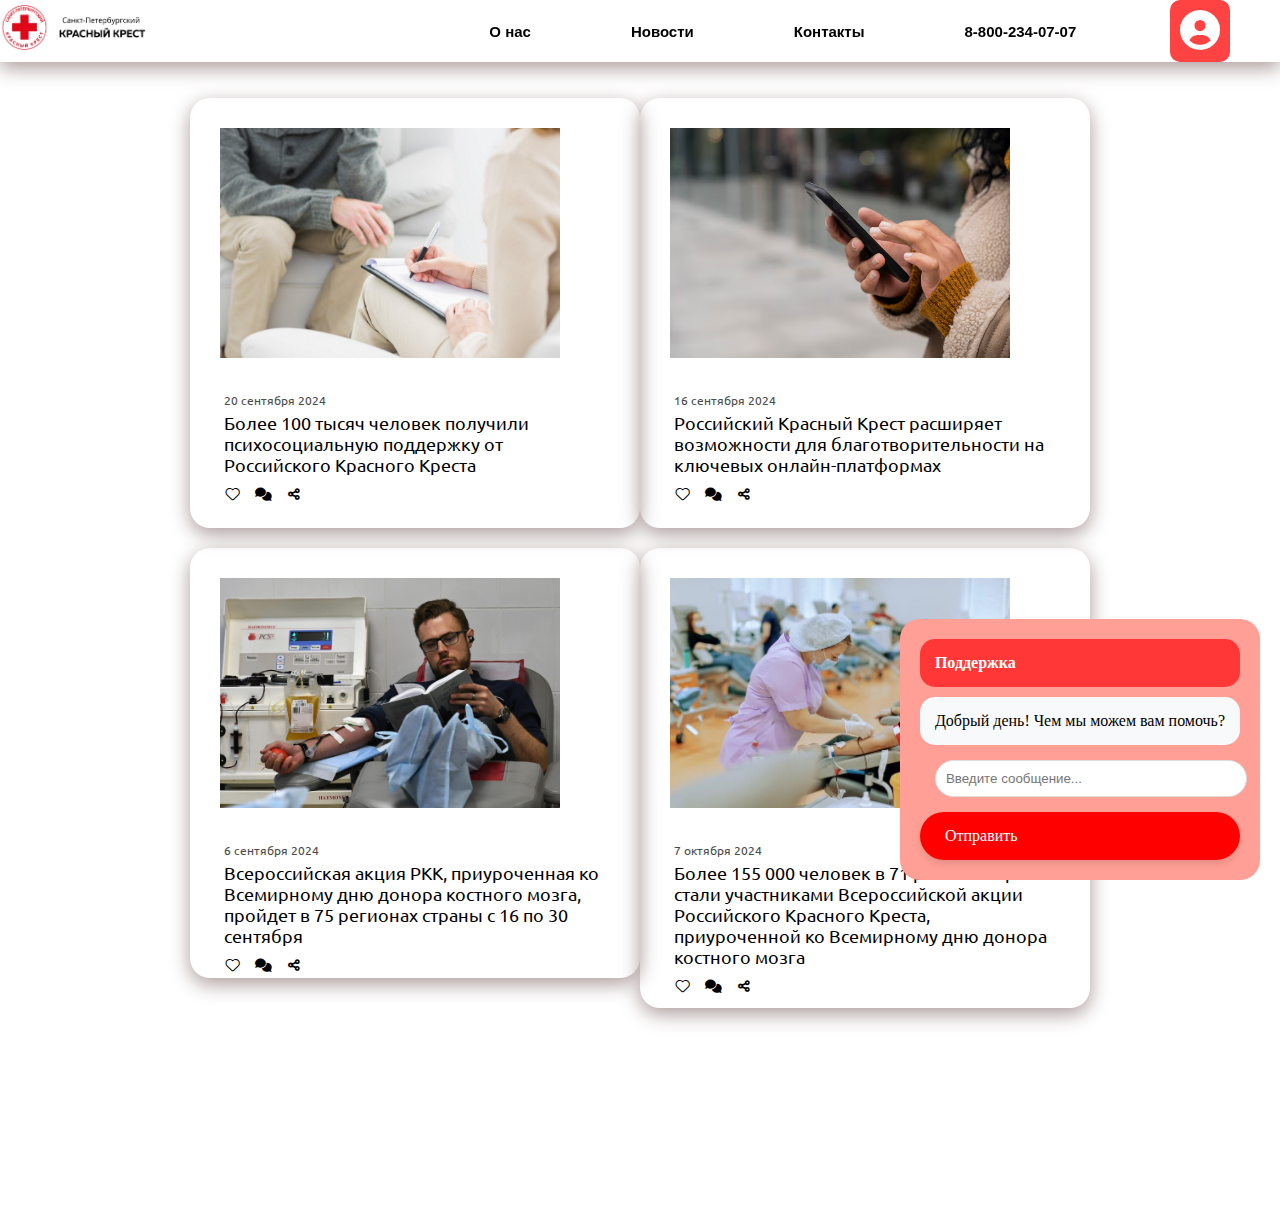
==== news.html @ c4069d82 "Add files via upload" ====
<!DOCTYPE html>
<html lang="en">
  <head>
    <meta charset="UTF-8">
    <meta name="viewport" content="width=device-width, initial-scale=1.0">
    <meta http-equiv="X-UA-Compatible" content="ie=edge">
    <link rel="preconnect" href="https://fonts.googleapis.com">
    <link rel="preconnect" href="https://fonts.gstatic.com" crossorigin>
    <link href="https://fonts.googleapis.com/css2?family=Ubuntu:ital,wght@0,300;0,400;0,500;0,700;1,300;1,400;1,500;1,700&display=swap" rel="stylesheet">
    <title>Санкт‑Петербургский Красный Крест</title>
    <link rel="icon" type="image/x-icon" href="icon.png">
    <link rel="stylesheet" href="css/index.css">
    <link rel="stylesheet" href="css/font.css">
    <link rel="stylesheet" href="https://cdnjs.cloudflare.com/ajax/libs/font-awesome/6.0.0/css/all.min.css">
    <style>
      .btn_like{
        border: none;
        background: none;
        color: black;
        -webkit-text-fill-color: white; /* Will override color (regardless of order) */
        -webkit-text-stroke-width: 1px;
        -webkit-text-stroke-color: black;
      }
      .btn_comment{
        border: none;
        background: none;
      }
      .btn_repost{
        border: none;
        background: none;
      }
  
        .form-group {
            margin-bottom: 1.5rem;
        }
        .success-message {
            background-color: #4CAF50;
            color: white;
            padding: 1rem;
            border-radius: 5px;
            margin-top: 1rem;
            display: none;
        }

        .error-message {
            background-color: #ff4444;
            color: white;
            padding: 1rem;
            border-radius: 5px;
            margin-top: 1rem;
            display: none;
        }
        .success-message {
            background-color: #4CAF50;
            color: white;
            padding: 1rem;
            border-radius: 5px;
            margin-top: 1rem;
            display: none;
        }

        .error-message {
            background-color: #ff4444;
            color: white;
            padding: 1rem;
            border-radius: 5px;
            margin-top: 1rem;
            display: none;
        }
        .btn{
          background-color: #ff3333;
            color: white;
            padding: 1rem 2rem;
            border: none;
            border-radius: 5px;
            cursor: pointer;
            font-size: 1rem;
            transition: all 0.3s ease;
            display: block;
            width: 100%;
        }
        .btn:hover {
            background-color: #ff1a1a;
            transform: translateY(-2px);
        }
        .input, .textarea {
            width: 100%;
            padding: 0.8rem;
            border: 2px solid #ff4d4d;
            border-radius: 5px;
            background-color: #ffffff;
            color: #000000;
            font-size: 1rem;
            transition: all 0.3s ease;
        }

        .input:focus, .textarea:focus {
            outline: none;
            border-color: #ff1a1a;
            box-shadow: 0 0 10px rgba(255, 26, 26, 0.3);
        }
        .activate{
          -webkit-text-fill-color:red !important;
        }
    </style>
  </head>
  <body>
    
    <div id = "comm" class="comment-container">
      <h2 style="color: #ff6666;margin-bottom: 1.5rem;text-align: center;" >Оставить комментарий</h2>
      <form id="commentForm">
          <div class="form-group">
              <input class="input" type="text" id="name" placeholder="Ваше имя">
          </div>
          <div class="form-group">
              <textarea class="textarea" id="comment" rows="5" placeholder="Ваш комментарий"></textarea>
          </div>
          <button class="btn" type="submit">Отправить</button>
      </form>
      <div class="success-message" id="successMessage">
          Комментарий успешно отправлен!
      </div>
      <div class="error-message" id="errorMessage">
          Пожалуйста, заполните все поля!
      </div>
  </div>

    <div class="chat-container">
      <div class="chat-window" id="chatWindow">
        <div class="chat-header">Поддержка</div>
        <div class="chat-messages" id="chatMessages">
            <div class="welcome-message">
                Добрый день! Чем мы можем вам помочь?
            </div>
        </div>
        <div class="chat-input">
            <input type="text" placeholder="Введите сообщение..." id="messageInput" onkeypress="handleKeyPress(event)">
        </div>
    </div>
      <div class="chat-button">Отправить</div>
      
  </div>
  <div class="top_header">
    <div style="display: flex; align-items: center;">
     <a href="index.html" style="max-width: fit-content;"><img height="69px" width="221px" src="logo.png"></a>
     <div class="top-menu">
      <div class="menu-item"><a href="about_us.html"><b>О нас</b></a></div>
      <div class="menu-item"><a href="news.html"><b>Новости</b></a></div>
      <div class="menu-item"><a href="contacts.html"><b>Контакты</b></a></div>
      <div class="menu-item"><b>8-800-234-07-07</b></div>
     </div>
    </div>
    <a href="login.html" class="profile" style="margin-right: 50px;"><div class="button"><i style="font-size: 40px;" class="fa-solid fa-circle-user"></i></div></a>
  </div> 
      <div class="container">
        <div class="col-1">
            <div style="margin-top: 80px; margin-bottom: 40px;">
                <div style="max-height: fit-content; display: flex; flex-direction: row; justify-content: center;">
                  <div class="window predl news_card" style="background: none;!important">
                    <div style="margin: 10px;" class="ubuntu-regular">
                     <div class="img-fr"><img class="news_img" src="img/img6.jpg"></div>
                     <div style="margin: 4px; font-size: 12px; color: rgb(75, 75, 75);">20 сентября 2024</div>
                     <div style="margin: 4px;font-size:17.6px;">Более 100 тысяч человек получили психосоциальную поддержку от Российского Красного Креста</div>
                     </div>
                     <div style="padding-left: 10px;">
                      <button id="btn_like_0" class="btn_like"><i class="fa-solid fa-heart"></i></button>
                      <button id="btn_comm_0" class="btn_comment"><i class="fa-solid fa-comments"></i></button>
                      <button id="btn_repost_0" class="btn_repost"><i class="fa-solid fa-share-nodes"></i></button>
                     </div>
                     
                  </div>
                  <div class="window predl news_card" style="background: none;!important">
                    <div style="margin: 10px;" class="ubuntu-regular">
                     <div class="img-fr"><img class="news_img" src="img/img7.avif"></div>
                     <div style="margin: 4px; font-size: 12px; color: rgb(75, 75, 75);">16 сентября 2024</div>
                     <div style="margin: 4px;font-size:17.6px;">Российский Красный Крест расширяет возможности для благотворительности на ключевых онлайн-платформах</div>
                    </div>
                    <div style="padding-left: 10px;">
                      <button id="btn_like_1" class="btn_like"><i class="fa-solid fa-heart"></i></button>
                      <button id="btn_comm_1" class="btn_comment"><i class="fa-solid fa-comments"></i></button>
                      <button id="btn_repost_1" class="btn_repost"><i class="fa-solid fa-share-nodes"></i></button>
                     </div>
                     
                  </div>
                </div>
                <div style="max-height: fit-content; display: flex; flex-direction: row; justify-content: center;">
                  <div class="window predl news_card" style="background: none;!important">
                      <div style="margin: 10px;" class="ubuntu-regular">
                        <div class="img-fr"><img class="news_img" src="img/img8.jpg"></div>
                        <div style="margin: 4px; font-size: 12px; color: rgb(75, 75, 75);">6 сентября 2024</div>
                        <div style="margin: 4px;font-size:17.6px;">Всероссийская акция РКК, приуроченная ко Всемирному дню донора костного мозга, пройдет в 75 регионах страны с 16 по 30 сентября</div>
                       </div>
                       <div style="padding-left: 10px;">
                        <button id="btn_like_2" class="btn_like"><i class="fa-solid fa-heart"></i></button>
                        <button id="btn_comm_2" class="btn_comment"><i class="fa-solid fa-comments"></i></button>
                        <button id="btn_repost_2" class="btn_repost"><i class="fa-solid fa-share-nodes"></i></button>
                       </div>
                       
                  </div>
                  <div class="window predl news_card" style="background: none; height: 420px;">
                       <div style="margin: 10px;" class="ubuntu-regular">
                         <div class="img-fr"><img class="news_img" src="img/img9.jpg"></div>
                         <div style="margin: 4px; font-size: 12px; color: rgb(75, 75, 75);">7 октября 2024</div>
                         <div style="margin: 4px;font-size:17.6px;">Более 155 000 человек в 71 регионе страны стали участниками Всероссийской акции Российского Красного Креста, приуроченной ко Всемирному дню донора костного мозга</div>
                       </div>
                       <div style="padding-left: 10px;">
                        <button id="btn_like_3" class="btn_like"><i class="fa-solid fa-heart"></i></button>
                        <button id="btn_comm_3" class="btn_comment"><i class="fa-solid fa-comments"></i></button>
                        <button id="btn_repost_3" class="btn_repost"><i class="fa-solid fa-share-nodes"></i></button>
                       </div>
                       
                  </div> 
                </div>
         </div>
        </div>
    <script src="js/index.js"></script>
    <script>
      for(let i = 0;i<4; i++){
        
          if(localStorage.getItem('like_'+i)=='1'){
            document.getElementById("btn_like_"+i).className="btn_like activate";
          }else{
            document.getElementById("btn_like_"+i).className="btn_like";
          }
       }
      function comms(){
       comm = document.getElementById("comm");
       comm.style.scale=1;
     }
      for(let i = 0;i<4; i++){
       btn_comm = document.getElementById('btn_comm_'+i);
         btn_comm.onclick = comms;
       }
       for(let i = 0;i<4; i++){
        document.getElementById("btn_like_"+i).addEventListener("click", function() {
          if(this.className=="btn_like activate"){
            this.className="btn_like";
            localStorage.setItem('like_'+i,0);
          }else{
            this.className="btn_like activate";
            localStorage.setItem('like_'+i,1);
          }
        });
       }
       for(let i = 0;i<4; i++){
        document.getElementById("btn_repost_"+i).addEventListener("click", function() {
          navigator.clipboard.writeText('http://example.com');
          alert("Ссылка скопирована!");
        });
       }

   </script>
   <script>
    // Обработчик нажатия Enter
    function handleKeyPress(event) {
        if (event.key === 'Enter') {
            sendMessage();
        }
    }

    // Функция отправки сообщения
    function sendMessage() {
        const input = document.getElementById('messageInput');
        const message = input.value.trim();
        
        if (message) {
            addMessage(message, 'user');
            input.value = '';
            
            // Запускаем таймер для ответа бота
            setTimeout(() => {
                addMessage('Скоро ответим...', 'bot');
            }, 2000);
        }
    }

    // Функция добавления сообщения в чат
    function addMessage(text, sender) {
        const messagesContainer = document.getElementById('chatMessages');
        
        const messageDiv = document.createElement('div');
        messageDiv.className = `chat-message ${sender}-message message-animation`;
        messageDiv.textContent = text;
        
        messagesContainer.appendChild(messageDiv);
        
        // Прокрутка к последнему сообщению
        messagesContainer.scrollTop = messagesContainer.scrollHeight;
    }

    // Назначаем обработчики событий
    document.addEventListener('DOMContentLoaded', () => {
        document.querySelector('.chat-button').addEventListener('click', sendMessage);
    });
</script>
<style>
  /* Добавляем стили для сообщений */
  .chat-message {
      margin: 8px;
      padding: 12px;
      border-radius: 15px;
      max-width: 70%;
      word-wrap: break-word;
  }
  
  .user-message {
      background: #ff6666;
      color: white;
      margin-left: auto;
  }
  
  .bot-message {
      background: #f0f0f0;
      margin-right: auto;
  }

  /* Анимация появления сообщений */
  @keyframes slideIn {
      from { opacity: 0; transform: translateY(20px); }
      to { opacity: 1; transform: translateY(0); }
  }
  
  .message-animation {
      animation: slideIn 0.3s ease-out;
  }
</style>

  </body>
</html>
---- css/index.css ----
.top_header{
    position: fixed;
    display: flex;
    left: 0px;
    top:0px;
    width: 100%;
    box-shadow: 0px 6px 20px 0px #ab9a9a;
    align-items: center;
    flex-direction:row;
    justify-content:space-between;
    background: white;
}
     
.comment-container {    
  transition: scale 0.4s cubic-bezier(0.96, 0, 0, 1);
  animation: modalAppear 0.3s ease-out forwards;
  scale: 0;
  background-color: #ffffff;
  padding: 2rem;
  padding-right: 40px;
  border-radius: 10px;
  box-shadow: 0 0 20px rgba(255, 0, 0, 0.2);
  width: 100%;
  max-width: 500px;
  position: fixed;
  z-index: 1000;
  transform: translateX(+50%);
  top: 50%;
}

.top-menu{
    display: flex;
    text-align: center;
    width: 1100px;
    margin-left: 25%;
    
}
.menu-item{
    display: flex;
    flex-direction: row;
    align-items: center;
    margin: 5px;
    margin-left: 50px;
    margin-right: 50px;
    font: 15px/25px "MullerRegular", sans-serif!important;
}
.menu-item:hover{
    color: red;
}
.button{
    border-radius: 10px;
    color: white;
    background-color: rgb(255, 66, 66);
    padding: 10px;
}
.button:hover{
    background-color: rgb(253, 96, 96);
}
.container{
    height: 1200px;
    display: flex;
    flex-direction: row;
    justify-content: center;
}
.col-1{
    width: 900px;
}
.window{
    border-radius: 20px;
    box-shadow: 0px 6px 20px 0px #ab9a9a;
    padding: 20px;
}

.input-container{
	position:relative;
	margin-bottom:25px;
}
.input-container label{
	position:absolute;
	top:0px;
	left:0px;
	font-size:16px;
	color:#000000;	
    pointer-event:none;
	transition: all 0.5s ease-in-out;
}
.input-container input{ 
  border:0;
  border-bottom:1px solid #555;  
  background:transparent;
  width:100%;
  padding:8px 0 5px 0;
  font-size:16px;
  color:#000000;
}
.input-container input:focus{ 
 border:none;	
 outline:none;
 border-bottom:1px solid #e74c3c;	
}
.input-container input:focus ~ label,
.input-container input:valid ~ label{
	top:-12px;
	font-size:12px;
	
}
.cards{
    width: auto;
    display: flex;
    flex-direction: row;
    justify-content: center;
    height: 300px;
}
.card{
    margin-left: 20px;
    margin-right: 20px;
    height: 170px;
    width: 190px;
}
a{
    font: 15px/25px "MullerRegular", sans-serif!important;
    color: #000000;
    text-decoration: none;
}
a:hover{
    color: red;
}
.predl{
    margin: 20px;
    height: 160px;
    width: 450px;
    background-repeat: no-repeat;
    background-size: 410px 210px;
    background-image: url('../img33.svg');
    cursor: pointer;
}
.news_card{
    height: 390px;
    width: 490px;
} 
.img-fr{
    height: 260px;
    width: 340px;
    overflow: hidden;
    transition: scale 0.4s cubic-bezier(0.96, -0.1, 0, 0.94);
}
.img-fr:hover{
    scale: 1.5;
}
.news_img{
    width: auto;
    height: 230px;
    object-fit: cover;
}

.chat-container {
    position: fixed;
    bottom: 20px;
    right: 20px;
    z-index: 1000;
}
.chat-button {
    background: #ff0000;
    color: white;
    padding: 15px 25px;
    border-radius: 25px;
    cursor: pointer;
    box-shadow: 0 4px 6px rgba(0,0,0,0.1);
    transition: transform 0.2s;
}
.chat-button:hover {
    transform: scale(1.05);
}

.chat-input {
    padding: 15px;
    background: none;
}

.chat-input input {
    width: 100%;
    padding: 10px;
    border: 1px solid #ddd;
    border-radius: 20px;
    outline: none;
}

.chat-header {
    background: #ff3737;
    color: white;
    padding: 15px;
    font-weight: bold;
    border-radius: 15px;
    margin-bottom: 10px;
}

.chat-messages {
    flex: 1;
    padding: 15px;
    overflow-y: auto;
    background: #f8f9fa;
    border-radius: 15px;
}
.chat-container{
    padding: 20px;
    border-radius: 20px;
    background-color: #ff9f95;
}

@media (max-width: 768px) {
    .top_header {
      flex-wrap: wrap;
      padding: 10px 0;
    }
    .img-fr:hover {
      scale: 1.2;
  }
       
  .comment-container {    
    transition: scale 0.4s cubic-bezier(0.96, 0, 0, 1);
    animation: modalAppear 0.3s ease-out forwards;
    scale: 0;
    padding: 2rem;
    padding-right: 40px;
    border-radius: 10px;
    width: 100%;
    max-width: 200px;
    position: fixed;
    z-index: 1000;
    transform: translateX(+50%);
    top: 5%;
    right: 50%;
}

    .top-menu {
      width: 100%;
      margin-left: 0;
      justify-content: space-around;
      order: 2;
      margin-top: 10px;
      flex-wrap: wrap;
    }
  
    .menu-item {
      margin: 5px 10px;
      font-size: 14px!important;
    }
  
    .button {
      padding: 8px;
      margin-right: 20px!important;
    }
  
    .button i {
      font-size: 30px!important;
    }
  
    .container {
      height: auto;
      margin-top: 80px;
    }
  
    .cards {
      flex-direction: column;
      align-items: center;
      height: auto;
    }
  
    .card {
      margin: 10px 0;
      width: 80%;
      height: auto;
      padding: 15px;
    }
  
    .predl {
      width: 90%!important;
      margin: 10px auto!important;
      height: auto;
      padding: 15px;
    }
  
    .col-1 {
      width: 100%;
      padding: 0 10px;
    }
  
    .window img {
      max-width: 100%;
      height: auto;
    }
  
    /* Партнеры */
    div[style*="justify-content: center"] {
      flex-wrap: wrap;
    }
  
    div[style*="justify-content: center"] img {
      width: 80%!important;
      height: auto!important;
      margin: 5px!important;
    }
  }
  
  @media (max-width: 480px) {
    .top-menu {
        display: flex;
        flex-direction: row;
        align-content: space-around;
        justify-content: center;
        align-items: center; /* Скрываем обычное меню */
    }
    
    .profile{
        position: absolute;
    margin-right: 50px;
    right: -65px;
    bottom: 14px;
    }
    /* Гамбургер-меню */
    .mobile-menu-btn {
      display: block!important;
      background: none;
      border: none;
      font-size: 24px;
      margin-left: 15px;
    }
  
    .menu-item {
      margin: 5px;
    }
  
    .card {
      width: 95%;
    }
  
    h1 {
      font-size: 24px!important;
    }
  
    /* Адаптация телефонного номера */
    .menu-item:nth-last-child(1) {
      font-size: 16px!important;
      padding: 8px 12px;
      background: #ff4242;
      color: white!important;
      border-radius: 5px;
    }
    .window1 {
        position: static !important;
        height: 1580px !important;
        margin-top: 110px !important;
        width: 80% !important;
    }
  }
  
  /* Общие адаптивные правила */
  img {
    max-width: 100%;
    height: auto;
  }
  
  .window {
    margin: 10px 0;
  }
  
  /* Показать/скрыть мобильное меню */
  .mobile-menu-active .top-menu {
    display: flex!important;
    flex-direction: column;
    width: 100%;
    background: white;
    position: absolute;
    top: 100%;
    left: 0;
    padding: 10px;
    box-shadow: 0 6px 20px rgba(171,154,154,0.2);
  }
---- css/font.css ----
.ubuntu-light {
    font-family: "Ubuntu", sans-serif;
    font-weight: 300;
    font-style: normal;
  }
  
  .ubuntu-regular {
    font-family: "Ubuntu", sans-serif;
    font-weight: 400;
    font-style: normal;
  }
  
  .ubuntu-medium {
    font-family: "Ubuntu", sans-serif;
    font-weight: 500;
    font-style: normal;
  }
  
  .ubuntu-bold {
    font-family: "Ubuntu", sans-serif;
    font-weight: 700;
    font-style: normal;
  }
  
  .ubuntu-light-italic {
    font-family: "Ubuntu", sans-serif;
    font-weight: 300;
    font-style: italic;
  }
  
  .ubuntu-regular-italic {
    font-family: "Ubuntu", sans-serif;
    font-weight: 400;
    font-style: italic;
  }
  
  .ubuntu-medium-italic {
    font-family: "Ubuntu", sans-serif;
    font-weight: 500;
    font-style: italic;
  }
  
  .ubuntu-bold-italic {
    font-family: "Ubuntu", sans-serif;
    font-weight: 700;
    font-style: italic;
  }
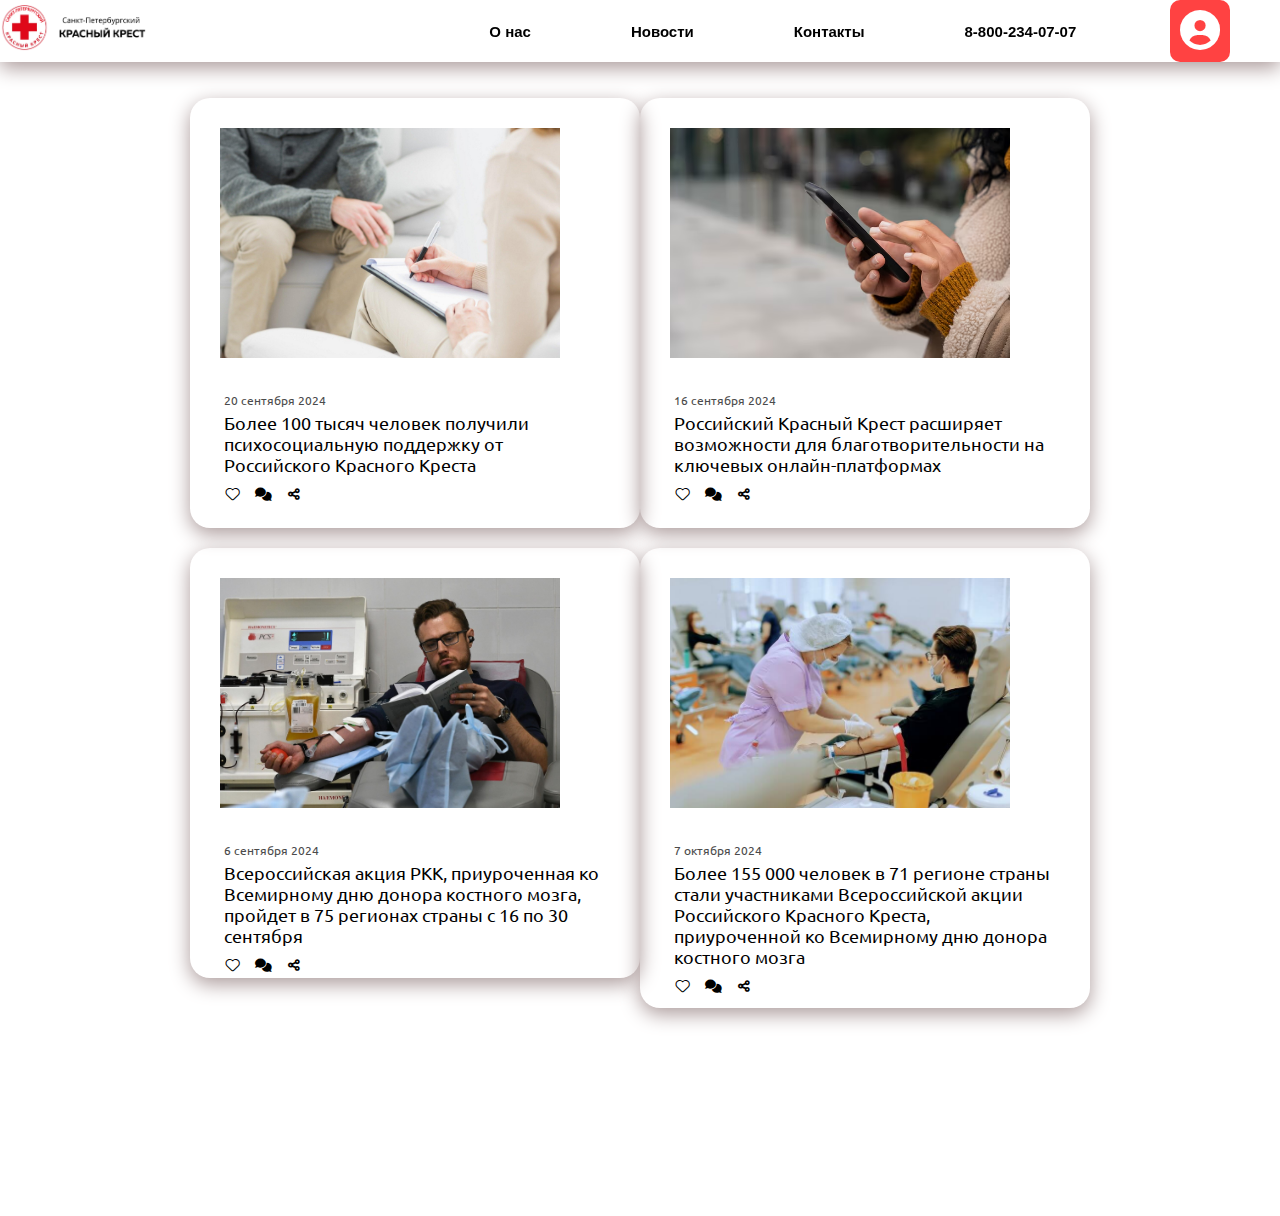
==== commit 077ad1a7: "Add files via upload" ====
--- a/news.html
+++ b/news.html
@@ -17,7 +17,7 @@
         border: none;
         background: none;
         color: black;
-        -webkit-text-fill-color: white; /* Will override color (regardless of order) */
+        -webkit-text-fill-color: white; 
         -webkit-text-stroke-width: 1px;
         -webkit-text-stroke-color: black;
       }
@@ -125,19 +125,7 @@
       </div>
   </div>
 
-    <div class="chat-container">
-      <div class="chat-window" id="chatWindow">
-        <div class="chat-header">Поддержка</div>
-        <div class="chat-messages" id="chatMessages">
-            <div class="welcome-message">
-                Добрый день! Чем мы можем вам помочь?
-            </div>
-        </div>
-        <div class="chat-input">
-            <input type="text" placeholder="Введите сообщение..." id="messageInput" onkeypress="handleKeyPress(event)">
-        </div>
-    </div>
-      <div class="chat-button">Отправить</div>
+
       
   </div>
   <div class="top_header">
@@ -250,80 +238,6 @@
        }
 
    </script>
-   <script>
-    // Обработчик нажатия Enter
-    function handleKeyPress(event) {
-        if (event.key === 'Enter') {
-            sendMessage();
-        }
-    }
-
-    // Функция отправки сообщения
-    function sendMessage() {
-        const input = document.getElementById('messageInput');
-        const message = input.value.trim();
-        
-        if (message) {
-            addMessage(message, 'user');
-            input.value = '';
-            
-            // Запускаем таймер для ответа бота
-            setTimeout(() => {
-                addMessage('Скоро ответим...', 'bot');
-            }, 2000);
-        }
-    }
-
-    // Функция добавления сообщения в чат
-    function addMessage(text, sender) {
-        const messagesContainer = document.getElementById('chatMessages');
-        
-        const messageDiv = document.createElement('div');
-        messageDiv.className = `chat-message ${sender}-message message-animation`;
-        messageDiv.textContent = text;
-        
-        messagesContainer.appendChild(messageDiv);
-        
-        // Прокрутка к последнему сообщению
-        messagesContainer.scrollTop = messagesContainer.scrollHeight;
-    }
-
-    // Назначаем обработчики событий
-    document.addEventListener('DOMContentLoaded', () => {
-        document.querySelector('.chat-button').addEventListener('click', sendMessage);
-    });
-</script>
-<style>
-  /* Добавляем стили для сообщений */
-  .chat-message {
-      margin: 8px;
-      padding: 12px;
-      border-radius: 15px;
-      max-width: 70%;
-      word-wrap: break-word;
-  }
-  
-  .user-message {
-      background: #ff6666;
-      color: white;
-      margin-left: auto;
-  }
-  
-  .bot-message {
-      background: #f0f0f0;
-      margin-right: auto;
-  }
-
-  /* Анимация появления сообщений */
-  @keyframes slideIn {
-      from { opacity: 0; transform: translateY(20px); }
-      to { opacity: 1; transform: translateY(0); }
-  }
-  
-  .message-animation {
-      animation: slideIn 0.3s ease-out;
-  }
-</style>
 
   </body>
 </html>--- a/css/index.css
+++ b/css/index.css
@@ -214,8 +214,9 @@
     }
     .img-fr:hover {
       scale: 1.2;
-  }
-       
+      
+  }
+
   .comment-container {    
     transition: scale 0.4s cubic-bezier(0.96, 0, 0, 1);
     animation: modalAppear 0.3s ease-out forwards;
@@ -308,14 +309,21 @@
         flex-direction: row;
         align-content: space-around;
         justify-content: center;
+
         align-items: center; /* Скрываем обычное меню */
     }
+    .chat-container {
     
+      bottom: -20px;
+      right: 100px;
+      scale: 0.8;
+  }
     .profile{
         position: absolute;
     margin-right: 50px;
-    right: -65px;
+    right: -55px;
     bottom: 14px;
+    scale: 0.8;
     }
     /* Гамбургер-меню */
     .mobile-menu-btn {
@@ -345,6 +353,7 @@
       background: #ff4242;
       color: white!important;
       border-radius: 5px;
+      scale: 0.8;
     }
     .window1 {
         position: static !important;
